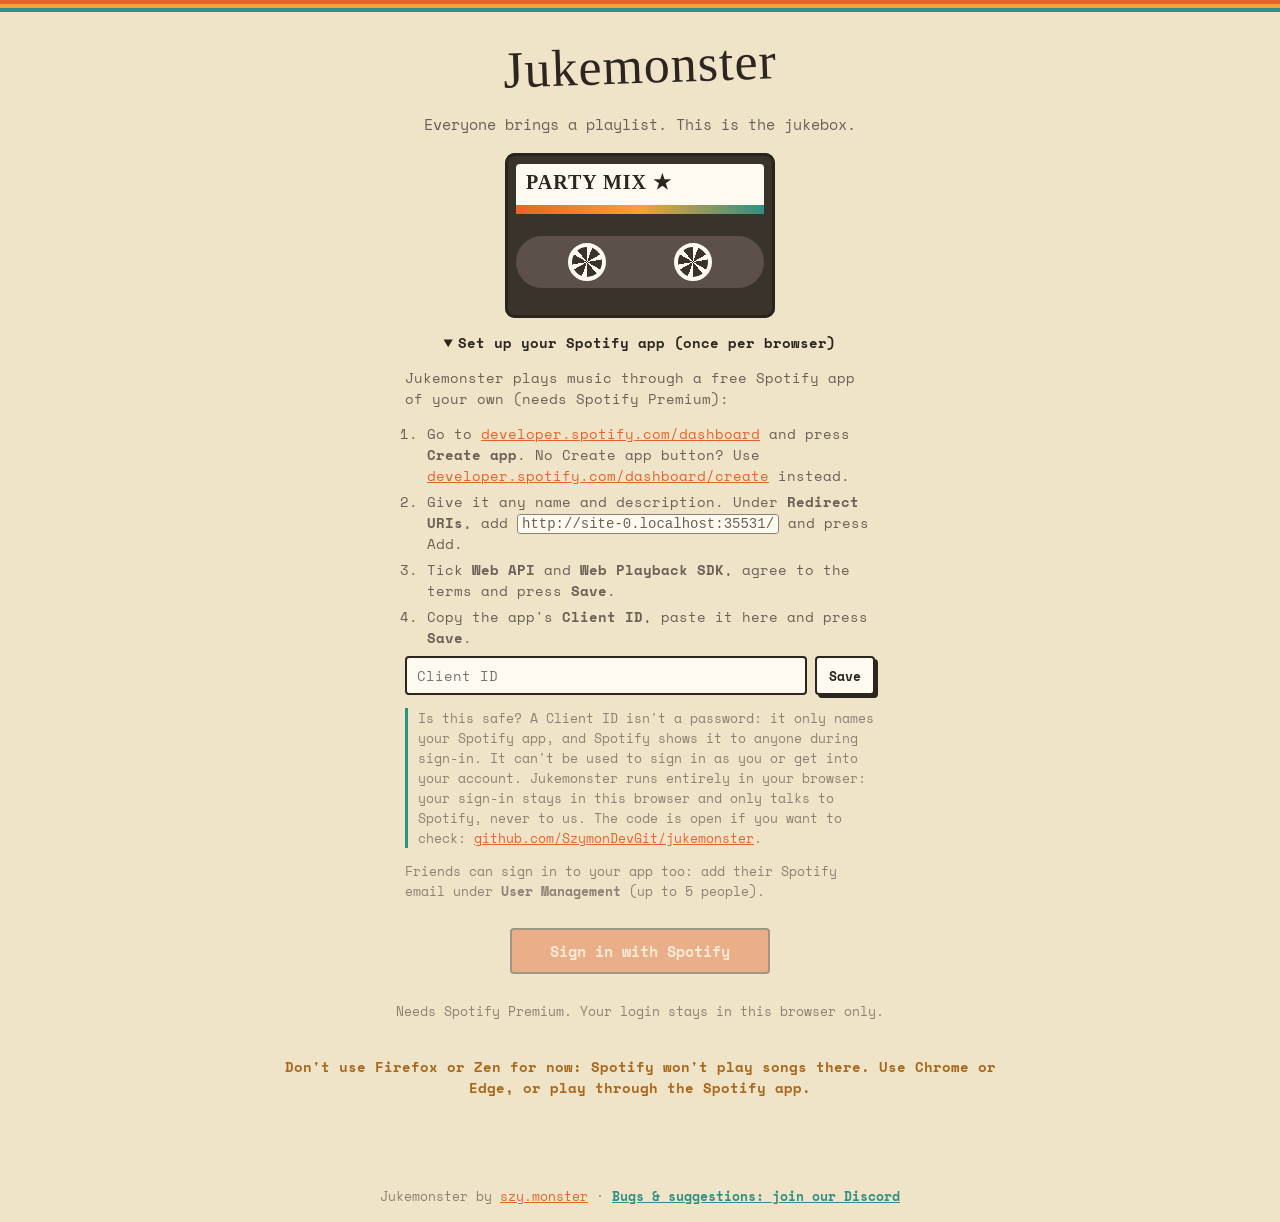
==== index.html @ 9e98bdad "Setup steps: link straight to the Create app page for dashboards without the button Co-Authored-By: " ====
<!doctype html>
<html lang="en">
<head>
  <meta charset="utf-8">
  <meta name="viewport" content="width=device-width, initial-scale=1">
  <title>Jukemonster</title>
  <meta name="description" content="A one-screen music party game. Everyone brings a Spotify playlist; Jukemonster is the jukebox.">
  <link rel="icon" href="data:image/svg+xml,%3Csvg xmlns='http://www.w3.org/2000/svg' viewBox='0 0 64 40'%3E%3Crect width='64' height='40' rx='6' fill='%233a332c'/%3E%3Crect x='6' y='5' width='52' height='12' rx='2' fill='%23fffaf0'/%3E%3Crect x='6' y='14' width='52' height='3' fill='%23e5642b'/%3E%3Ccircle cx='20' cy='27' r='6' fill='%23fffaf0'/%3E%3Ccircle cx='44' cy='27' r='6' fill='%23fffaf0'/%3E%3C/svg%3E">
  <link rel="preconnect" href="https://fonts.googleapis.com">
  <link rel="preconnect" href="https://fonts.gstatic.com" crossorigin>
  <link rel="stylesheet" href="https://fonts.googleapis.com/css2?family=Permanent+Marker&family=Space+Mono:wght@400;700&display=swap">
  <link rel="stylesheet" href="style.css">
</head>
<body>
  <div class="stripes"></div>
  <div id="fade"></div>

  <!-- Login -->
  <section id="screen-login" class="screen hidden">
    <div class="center-col">
      <h1 class="logo">Jukemonster</h1>
      <p class="sub">Everyone brings a playlist. This is the jukebox.</p>
      <div class="cassette big spin-reels"><div class="label">Party mix ★</div><div class="reels"><i></i><i></i></div></div>
      <details id="own-app" class="own-app">
        <summary id="own-summary">Set up your Spotify app (once per browser)</summary>
        <p>Jukemonster plays music through a free Spotify app of your own (needs Spotify Premium):</p>
        <ol>
          <li>Go to <a href="https://developer.spotify.com/dashboard" target="_blank" rel="noopener">developer.spotify.com/dashboard</a> and press <b>Create app</b>. No Create app button? Use <a href="https://developer.spotify.com/dashboard/create" target="_blank" rel="noopener">developer.spotify.com/dashboard/create</a> instead.</li>
          <li>Give it any name and description. Under <b>Redirect URIs</b>, add <code id="own-redirect"></code> and press Add.</li>
          <li>Tick <b>Web API</b> and <b>Web Playback SDK</b>, agree to the terms and press <b>Save</b>.</li>
          <li>Copy the app's <b>Client ID</b>, paste it here and press <b>Save</b>.</li>
        </ol>
        <div class="own-row"><input id="own-id" placeholder="Client ID" autocomplete="off" spellcheck="false" aria-label="Client ID"><button id="own-save" class="btn small-btn">Save</button></div>
        <p id="own-status" class="small muted"></p>
        <p class="small muted safe-note">Is this safe? A Client ID isn't a password: it only names your Spotify app, and Spotify shows it to anyone during sign-in. It can't be used to sign in as you or get into your account. Jukemonster runs entirely in your browser: your sign-in stays in this browser and only talks to Spotify, never to us. The code is open if you want to check: <a href="https://github.com/SzymonDevGit/jukemonster" target="_blank" rel="noopener">github.com/SzymonDevGit/jukemonster</a>.</p>
        <p class="small muted">Friends can sign in to your app too: add their Spotify email under <b>User Management</b> (up to 5 people).</p>
      </details>
      <p id="own-using" class="small muted"></p>
      <button id="login-btn" class="btn primary wide">Sign in with Spotify</button>
      <p class="muted small">Needs Spotify Premium. Your login stays in this browser only.</p>
      <p class="browser-note">Don't use Firefox or Zen for now: Spotify won't play songs there. Use Chrome or Edge, or play through the Spotify app.</p>
      <p id="login-status" class="status"></p>
    </div>
  </section>

  <!-- Setup -->
  <section id="screen-setup" class="screen hidden">
    <header class="setup-head">
      <h1 class="logo">Jukemonster</h1>
      <p class="muted small">Signed in as <span id="user-name">...</span> · <a href="#" id="logout-link">Sign out</a></p>
      <p class="browser-note">Don't use Firefox or Zen for now: Spotify won't play songs there. Use Chrome or Edge, or play through the Spotify app.</p>
    </header>

    <div class="panel">
      <h2 class="step"><span>1</span>Who's playing?</h2>
      <div class="seg big-seg">
        <button id="pick-solo" class="btn">Solo</button>
        <button id="pick-multi" class="btn">Multiplayer</button>
      </div>
    </div>

    <div id="step-mode" class="panel hidden">
      <h2 class="step"><span>2</span>Pick a game</h2>
      <div id="mode-list" class="modes"></div>
    </div>

    <div id="step-players" class="panel hidden">
      <h2 class="step"><span>3</span><span id="players-title">Players and playlists</span></h2>
      <div id="count-row" class="row">
        <span class="label">Players</span>
        <div id="player-count" class="seg"></div>
      </div>
      <div id="player-rows"></div>
      <p class="muted small">Spotify only lets this app use playlists you made or collaborate on. Saved playlists are listed too: pick one to see how to copy it. <a href="#" id="reload-playlists">Refresh list</a></p>
      <div class="row">
        <span class="label">Play on</span>
        <select id="device-select" aria-label="Spotify device"><option value="">Looking for devices...</option></select>
        <button id="refresh-devices" class="btn tiny" title="Look for Spotify devices again" aria-label="Look for Spotify devices again">↻</button>
      </div>
      <div class="row">
        <button id="test-btn" class="btn" disabled>Test Audio</button>
        <button id="heard-btn" class="btn" disabled>Heard it!</button>
      </div>
      <p id="setup-status" class="status"></p>
      <p class="muted small"><a href="#" class="copy-debug">Copy details for troubleshooting</a></p>
    </div>

    <div id="step-options" class="panel hidden">
      <h2 class="step"><span>4</span>Options</h2>
      <div id="length-row" class="row">
        <span id="length-label" class="label">Rounds</span>
        <div id="length-seg" class="seg"></div>
      </div>
      <label class="check" id="mix-row"><input type="checkbox" id="opt-mix"><span></span>Mix all playlists together</label>
      <label class="check"><input type="checkbox" id="opt-months"><span></span>Show months on cards</label>
      <label class="check"><input type="checkbox" id="opt-reduce"><span></span>Max 3 songs per year</label>
      <div class="seg indent">
        <button id="mode-popular" class="btn toggle small-btn" disabled>Most popular</button>
        <button id="mode-recent" class="btn toggle small-btn" disabled>Most recently added</button>
      </div>
    </div>

    <div class="center-col">
      <button id="start-btn" class="btn primary big-btn" disabled>Start Game</button>
      <p id="start-hint" class="muted small"></p>
    </div>
  </section>

  <!-- Play -->
  <section id="screen-play" class="screen wide-screen hidden">
    <header class="topbar">
      <span class="logo small-logo">Jukemonster</span>
      <span id="mode-name" class="mode-name"></span>
      <span id="deck-label" class="deck-label"></span>
      <button id="back-btn" class="btn tiny">Setup</button>
    </header>

    <div id="scoreboard" class="scoreboard"></div>

    <div id="play-grid" class="play-grid">
      <div class="stage">
        <p id="turn-line" class="turn-line"></p>
        <div id="ref-card" class="ref-card hidden">
          <span class="ref-label">Last song</span>
          <b id="ref-date"></b>
          <span id="ref-title"></span>
        </div>
        <div class="card-wrap">
          <div id="card" class="card">
            <div class="face front">
              <div id="card-empty" class="empty-text"></div>
              <div id="card-mystery" class="hidden">
                <div class="cassette spin-reels"><div class="label" id="tape-label">Mystery mix</div><div class="reels"><i></i><i></i></div></div>
                <div class="np">NOW PLAYING</div>
                <div id="card-hint" class="muted small"></div>
              </div>
            </div>
            <div class="face back">
              <div id="card-result" class="result"></div>
              <div id="card-date" class="date"></div>
              <div id="card-title" class="title"></div>
              <div id="card-artist" class="artist"></div>
              <div id="card-extra" class="extra"></div>
            </div>
          </div>
        </div>
        <div class="bar"><div id="bar-fill"></div></div>
        <div id="controls" class="controls"></div>
        <div id="guess-box" class="guess-box hidden">
          <input id="guess-input" placeholder="Type the song name..." autocomplete="off" spellcheck="false" aria-label="Your guess">
          <ul id="guess-list" class="guess-list"></ul>
        </div>
        <p id="play-hint" class="muted small center"></p>
        <p id="play-status" class="status center"></p>
        <p class="muted small center"><a href="#" class="copy-debug">Copy details for troubleshooting</a></p>
      </div>
      <div id="timelines" class="timelines hidden"></div>
    </div>
  </section>

  <!-- Game over -->
  <section id="screen-end" class="screen hidden">
    <div class="center-col">
      <h1 class="logo">Game over!</h1>
      <p id="end-sub" class="sub"></p>
      <ol id="end-list" class="end-list"></ol>
      <div id="share" class="share hidden">
        <pre id="share-text" class="share-text"></pre>
        <div class="row center">
          <button id="copy-btn" class="btn">Copy</button>
          <button id="share-btn" class="btn hidden">Share</button>
        </div>
      </div>
      <div class="row center">
        <button id="again-btn" class="btn primary big-btn">Play again</button>
        <button id="change-btn" class="btn big-btn">Change game</button>
      </div>
    </div>
  </section>

  <footer class="foot muted small">Jukemonster by <a href="https://szy.monster/">szy.monster</a> · <a class="discord-link" href="https://discord.gg/bHxaXgjpfe" target="_blank" rel="noopener">Bugs &amp; suggestions: join our Discord</a></footer>

  <script src="app.js"></script>
  <script src="https://sdk.scdn.co/spotify-player.js" async></script>
</body>
</html>
---- style.css ----
/* Mixtape: 80s cassette look. Cream paper, orange / amber / teal stripes, marker labels. */
:root {
  --paper: #efe3c8;
  --card: #fffaf0;
  --ink: #2d2620;
  --ink-soft: #6b6056;
  --muted: #8d8173;
  --orange: #e5642b;
  --amber: #f2a33a;
  --teal: #2f8f83;
  --tape: #3a332c;
  --tape-soft: #5b5148;
  --danger: #c4372b;
  --ok: #2f8f83;
  --p0: #e5642b;
  --p1: #2f8f83;
  --p2: #f2a33a;
  --p3: #7a5ea8;
  --p4: #c4372b;
  --p5: #4a7fb5;
  --marker: "Permanent Marker", "Comic Sans MS", cursive;
  --mono: "Space Mono", ui-monospace, Menlo, Consolas, monospace;
}

* { box-sizing: border-box; }
html, body { margin: 0; }
body {
  background: var(--paper);
  color: var(--ink);
  font-family: var(--mono);
  font-size: 15px;
  min-height: 100vh;
  display: flex;
  flex-direction: column;
  align-items: center;
}
a { color: var(--orange); }
.hidden { display: none !important; }
.stripes { position: absolute; top: 0; left: 0; right: 0; height: 12px; z-index: 5; background: linear-gradient(var(--orange) 0 33%, var(--amber) 33% 66%, var(--teal) 66%); }

.screen { width: 100%; max-width: 760px; padding: 36px 16px 16px; flex: 1; }
.wide-screen { max-width: 1240px; }
.center-col { display: flex; flex-direction: column; align-items: center; gap: 14px; text-align: center; }
.center { text-align: center; justify-content: center; }

.logo { font-family: var(--marker); font-weight: 400; color: var(--ink); margin: 0; font-size: clamp(36px, 9vw, 52px); transform: rotate(-2deg); letter-spacing: 1px; }
.small-logo { font-size: 26px; }
.sub { color: var(--ink-soft); margin: 4px 0; }
.muted { color: var(--muted); }
.small { font-size: 13px; }
.label { font-weight: 700; font-size: 13px; min-width: 80px; text-transform: uppercase; letter-spacing: 1px; }
.setup-head { text-align: center; margin-bottom: 18px; }

.panel { background: var(--card); border: 2px solid var(--ink); border-radius: 6px; padding: 16px; margin-bottom: 18px; box-shadow: 5px 5px 0 var(--teal); }
.step { font-family: var(--marker); font-weight: 400; font-size: 22px; margin: 0 0 12px; display: flex; align-items: center; gap: 10px; }
.step > span:first-child { display: inline-grid; place-items: center; width: 30px; height: 30px; border-radius: 50%; background: var(--orange); color: var(--card); font-size: 16px; flex: none; }
.row { display: flex; align-items: center; gap: 10px; flex-wrap: wrap; margin: 12px 0; }

.btn {
  font: inherit; font-weight: 700; font-size: 15px; color: var(--ink);
  background: var(--card); border: 2px solid var(--ink); border-radius: 4px;
  padding: 10px 18px; cursor: pointer; transition: transform .1s, box-shadow .1s, background .1s;
  box-shadow: 3px 3px 0 var(--ink);
}
.btn:hover:not(:disabled) { transform: translate(-1px, -1px); box-shadow: 4px 4px 0 var(--ink); }
.btn:active:not(:disabled) { transform: translate(2px, 2px); box-shadow: 1px 1px 0 var(--ink); }
.btn.primary { background: var(--orange); color: var(--card); }
.btn.teal { background: var(--teal); color: var(--card); }
.btn.danger { background: var(--danger); color: var(--card); }
.btn:disabled { opacity: .4; cursor: default; box-shadow: none; }
.btn.wide { min-width: 260px; }
.big-btn { min-width: 180px; padding: 13px 22px; font-size: 17px; }
.small-btn { padding: 7px 12px; font-size: 13px; }
.tiny { padding: 5px 11px; font-size: 13px; box-shadow: 2px 2px 0 var(--ink); }
.btn.selected, .btn.toggle.active { background: var(--amber); }

.seg { display: flex; gap: 10px; flex-wrap: wrap; }
.seg .btn { min-width: 48px; }
.big-seg .btn { flex: 1; min-width: 140px; font-family: var(--marker); font-weight: 400; font-size: 22px; padding: 12px; }
.indent { margin: 4px 0 0 34px; }

.modes { display: grid; grid-template-columns: repeat(auto-fill, minmax(200px, 1fr)); gap: 12px; }
.mode-card { text-align: left; font: inherit; color: var(--ink); background: var(--card); border: 2px solid var(--ink); border-left: 10px solid var(--c, var(--orange)); border-radius: 4px; padding: 12px; cursor: pointer; box-shadow: 3px 3px 0 var(--ink); transition: transform .1s; }
.mode-card:hover { transform: translate(-1px, -1px); }
.mode-card b { display: block; font-family: var(--marker); font-weight: 400; font-size: 20px; margin-bottom: 4px; }
.mode-card span { font-size: 12px; color: var(--ink-soft); }
.mode-card.selected { background: #ffe9c7; box-shadow: 4px 4px 0 var(--orange); }

.player-row { display: flex; gap: 10px; align-items: center; margin: 10px 0; flex-wrap: wrap; }
.player-row .stripe { width: 8px; align-self: stretch; border-radius: 2px; flex: none; }
.player-row input, select {
  font: inherit; font-size: 14px; color: var(--ink); background: var(--card);
  border: 2px solid var(--ink); border-radius: 4px; padding: 9px 10px; min-width: 0;
}
.player-row input:focus, select:focus { outline: 3px solid var(--amber); outline-offset: 1px; }
.player-row .name { flex: 0 0 150px; }
.player-row select { flex: 1 1 220px; }
.player-row .info { flex-basis: 100%; margin-left: 18px; font-size: 12px; color: var(--muted); min-height: 1em; }
.player-row .info.ok { color: var(--ok); }
.player-row .info.err { color: var(--danger); }
select { flex: 1; max-width: 100%; }
@media (max-width: 560px) { .player-row .name { flex: 1 1 calc(100% - 18px); } .player-row select { margin-left: 18px; } }

.check { display: flex; align-items: center; gap: 10px; margin: 12px 0; cursor: pointer; }
.check input { position: absolute; opacity: 0; pointer-events: none; }
.check span { width: 24px; height: 24px; border: 2px solid var(--ink); border-radius: 4px; background: var(--card); position: relative; flex: none; }
.check input:checked + span { background: var(--teal); }
.check input:checked + span::after { content: "✓"; position: absolute; inset: 0; display: grid; place-items: center; color: var(--card); font-weight: 700; }
.check input:focus-visible + span { outline: 3px solid var(--amber); }

.status { min-height: 1.3em; font-size: 14px; color: var(--ink-soft); margin: 8px 0; }
.status.ok { color: var(--ok); }
.status.warn { color: #a9671a; }
.status.err { color: var(--danger); }
.own-app { max-width: 470px; text-align: left; font-size: 14px; color: var(--ink-soft); }
.own-app summary { cursor: pointer; text-align: center; font-weight: 600; color: var(--ink); }
.own-app ol { padding-left: 22px; margin: 8px 0; }
.own-app li { margin: 5px 0; }
.own-app code { background: var(--card); border: 1px solid var(--muted); border-radius: 3px; padding: 1px 4px; word-break: break-all; }
.own-row { display: flex; gap: 8px; }
#own-using:empty { display: none; }
.own-row input { flex: 1; min-width: 0; font: inherit; font-size: 14px; color: var(--ink); background: var(--card); border: 2px solid var(--ink); border-radius: 4px; padding: 7px 10px; }
.own-row input:focus { outline: 3px solid var(--amber); outline-offset: 1px; }
.browser-note { font-size: 14px; font-weight: 600; color: #a9671a; margin: 8px 0; }
.stage .status:empty, .stage p.muted:empty { display: none; }

/* Cassette */
.cassette { width: 230px; height: 140px; background: var(--tape); border-radius: 10px; padding: 11px; margin: 0 auto; box-shadow: inset 0 0 0 3px #2a241f; }
.cassette.big { width: 270px; height: 165px; }
.cassette .label { background: var(--card); border-radius: 4px; height: 42px; font-family: var(--marker); font-size: 17px; padding: 6px 10px; text-align: left; border-bottom: 9px solid; border-image: linear-gradient(90deg, var(--orange), var(--amber), var(--teal)) 1; overflow: hidden; white-space: nowrap; text-overflow: ellipsis; }
.cassette.big .label { height: 50px; font-size: 20px; }
.cassette .reels { display: flex; justify-content: space-around; margin-top: 16px; background: var(--tape-soft); border-radius: 30px; padding: 7px 18px; }
.cassette.big .reels { margin-top: 22px; }
.cassette .reels i { width: 38px; height: 38px; border-radius: 50%; background: repeating-conic-gradient(var(--card) 0 20deg, var(--tape) 20deg 60deg); border: 4px solid var(--card); }
.spin-reels .reels i { animation: spin 2s linear infinite; }
.paused .reels i { animation-play-state: paused; }
@keyframes spin { to { transform: rotate(360deg); } }

/* Play screen */
.topbar { display: flex; align-items: center; gap: 14px; flex-wrap: wrap; margin-bottom: 14px; }
.topbar .small-logo { margin-right: auto; }
.mode-name { font-family: var(--marker); font-size: 20px; color: var(--orange); }
.deck-label { font-size: 13px; }

.scoreboard { display: flex; justify-content: center; gap: 10px; flex-wrap: wrap; margin-bottom: 16px; }
.score { font: inherit; color: var(--ink); background: var(--card); border: 2px solid var(--ink); border-radius: 4px; padding: 6px 14px; min-width: 110px; display: flex; flex-direction: column; align-items: center; border-top: 6px solid var(--c); }
.score b { font-family: var(--marker); font-weight: 400; font-size: 19px; }
.score span { font-size: 13px; }
.score.active { background: var(--amber); box-shadow: 3px 3px 0 var(--ink); }
button.score { cursor: pointer; }
.score.pop { animation: pop .25s ease-out; }
@keyframes pop { from { transform: scale(1.12); } to { transform: scale(1); } }

.play-grid { display: flex; justify-content: center; }
.play-grid.with-timelines { display: grid; grid-template-columns: 400px 1fr; gap: 28px; align-items: start; }
@media (max-width: 900px) {
  .play-grid.with-timelines { grid-template-columns: 1fr; }
  .tl.active { order: -1; } /* your timeline right under the controls on phones */
}
.stage { display: flex; flex-direction: column; align-items: center; gap: 12px; width: 100%; max-width: 420px; margin: 0 auto; }
.turn-line { margin: 0; min-height: 1.4em; text-align: center; }
.turn-line b { font-family: var(--marker); font-weight: 400; font-size: 19px; color: var(--orange); }

.ref-card { display: flex; align-items: baseline; gap: 10px; background: var(--card); border: 2px solid var(--ink); border-left: 8px solid var(--teal); border-radius: 4px; padding: 6px 12px; max-width: 100%; }
.ref-label { font-size: 11px; text-transform: uppercase; letter-spacing: 1px; color: var(--muted); }
.ref-card b { font-family: var(--marker); font-weight: 400; font-size: 20px; }
.ref-card span#ref-title { font-size: 13px; overflow: hidden; text-overflow: ellipsis; white-space: nowrap; }

.card-wrap { perspective: 1000px; display: flex; justify-content: center; width: 100%; }
.card { width: 320px; max-width: 100%; height: 280px; position: relative; transform-style: preserve-3d; transition: transform .45s ease-in-out; }
.card.flipped { transform: rotateY(180deg); }
.face { position: absolute; inset: 0; background: var(--card); border: 2px solid var(--ink); border-radius: 8px; box-shadow: 5px 5px 0 var(--teal); backface-visibility: hidden; display: flex; flex-direction: column; align-items: center; justify-content: center; padding: 16px; text-align: center; }
.back { transform: rotateY(180deg); }
.empty-text { color: var(--muted); max-width: 220px; }
.np { font-weight: 700; letter-spacing: 3px; margin: 14px 0 4px; }
.result { font-family: var(--marker); font-size: 24px; min-height: 0; margin-bottom: 6px; }
.result.ok { color: var(--ok); }
.result.err { color: var(--danger); }
.date { font-family: var(--marker); font-size: 42px; line-height: 1.1; margin-bottom: 14px; }
.title { font-size: 17px; font-weight: 700; margin-bottom: 6px; overflow-wrap: anywhere; }
.artist { font-size: 14px; color: var(--ink-soft); overflow-wrap: anywhere; }
.extra { margin-top: 12px; font-size: 13px; color: var(--ink-soft); }
.extra b { color: var(--ink); }

.bar { width: 300px; max-width: 100%; height: 14px; border: 2px solid var(--ink); background: var(--card); margin: 8px auto; overflow: hidden; }
#bar-fill { height: 100%; width: 0; background: repeating-linear-gradient(90deg, var(--orange) 0 8px, var(--amber) 8px 16px); }

.controls { display: flex; justify-content: center; gap: 12px; flex-wrap: wrap; }
.controls .btn { min-width: 140px; padding: 12px 18px; font-size: 16px; }
.controls .snip { min-width: 0; flex: 1 1 70px; padding: 10px 8px; }
.controls .snip small { display: block; font-size: 11px; font-weight: 400; }
.controls .guess { border-left: 8px solid var(--c); }
.controls .break { flex-basis: 100%; height: 0; }
/* Wider than the stage on big screens, so all 5 covers fit in one row. */
.album-grid { flex-basis: 100%; width: min(700px, calc(100vw - 32px)); display: grid; grid-template-columns: repeat(auto-fit, minmax(100px, 1fr)); gap: 10px; }
.album-choice { display: flex; flex-direction: column; gap: 6px; padding: 6px; font: inherit; font-size: 13px; line-height: 1.25; text-align: left; color: var(--ink); background: var(--card); border: 2px solid var(--ink); border-radius: 6px; box-shadow: 3px 3px 0 var(--ink); cursor: pointer; }
.album-choice:hover:not(:disabled) { transform: translate(-1px, -1px); box-shadow: 4px 4px 0 var(--ink); }
.album-choice:focus-visible { outline: 3px solid var(--amber); outline-offset: 1px; }
.album-choice:disabled { cursor: default; }
.album-choice img { width: 100%; aspect-ratio: 1; object-fit: cover; border-radius: 3px; background: var(--tape-soft); }
.album-choice.right { outline: 4px solid var(--ok); outline-offset: 1px; }
.album-choice.wrong { outline: 4px solid var(--danger); outline-offset: 1px; }
.album-choice:disabled:not(.right):not(.wrong) { opacity: .55; }

/* Timelines */
.timelines { display: flex; flex-direction: column; gap: 14px; min-width: 0; }
.tl { background: var(--card); border: 2px solid var(--ink); border-radius: 6px; padding: 12px 14px; }
.tl.active { box-shadow: 5px 5px 0 var(--orange); }
.tl-head { display: flex; gap: 10px; align-items: baseline; margin-bottom: 8px; flex-wrap: wrap; }
.tl-head b { font-family: var(--marker); font-weight: 400; font-size: 21px; }
.tl-head span { font-size: 13px; }
.tl-cards { display: flex; flex-wrap: wrap; gap: 8px; align-items: stretch; }
.chip { width: 92px; min-height: 86px; padding: 6px 6px 6px 8px; background: var(--card); border: 2px solid var(--ink); border-left: 7px solid var(--c); border-radius: 4px; display: flex; flex-direction: column; gap: 2px; text-align: left; }
.chip b { font-family: var(--marker); font-weight: 400; font-size: 19px; }
.chip .t { font-size: 11px; line-height: 1.25; overflow-wrap: anywhere; }
.chip .a { font-size: 10px; color: var(--muted); overflow-wrap: anywhere; }
.chip.new { background: #ffe9c7; animation: pop .3s ease-out; }
.slot { width: 34px; min-height: 86px; font: inherit; font-weight: 700; font-size: 18px; color: var(--ink); background: transparent; border: 2px dashed var(--ink); border-radius: 4px; cursor: pointer; padding: 0; }
.slot:hover { background: #ffe9c7; }
.slot.sel { background: var(--teal); color: var(--card); border-style: solid; }

/* Game over */
.end-list { list-style: none; padding: 0; margin: 10px 0 18px; width: 100%; max-width: 420px; display: flex; flex-direction: column; gap: 10px; }
.end-list li { display: flex; align-items: center; gap: 12px; background: var(--card); border: 2px solid var(--ink); border-left: 10px solid var(--c); border-radius: 4px; padding: 10px 14px; text-align: left; }
.end-list li:first-child { background: #ffe9c7; box-shadow: 4px 4px 0 var(--orange); }
.end-list .pos { font-family: var(--marker); font-size: 24px; width: 30px; }
.end-list .who { font-family: var(--marker); font-size: 20px; flex: 1; }

#fade { position: fixed; inset: 0; background: var(--paper); opacity: 0; pointer-events: none; transition: opacity .3s; z-index: 10; }
#fade.on { opacity: 1; }
.foot { padding: 16px; }
.foot .discord-link { color: var(--teal); font-weight: 700; }

/* Guess the Song: type a guess, pick from the matches */
.guess-box { max-width: 460px; margin: 14px auto 0; }
.guess-box input { width: 100%; font: inherit; font-size: 16px; color: var(--ink); background: var(--card); border: 2px solid var(--ink); border-radius: 4px; padding: 10px 12px; box-sizing: border-box; }
.guess-box input:focus { outline: 3px solid var(--amber); outline-offset: 1px; }
.guess-box input:disabled { opacity: .55; }
.guess-list { list-style: none; margin: 6px 0 0; padding: 0; }
.guess-list:empty { display: none; }
.guess-list button { display: block; width: 100%; text-align: left; font: inherit; font-size: 14px; color: var(--ink); background: var(--card); border: 2px solid var(--ink); border-top-width: 0; padding: 8px 12px; cursor: pointer; }
.guess-list li:first-child button { border-top-width: 2px; }
.guess-list button:hover, .guess-list button:focus-visible { background: var(--amber); outline: none; }
.guess-list .a { color: var(--muted); }
.safe-note { border-left: 3px solid var(--teal); padding-left: 10px; overflow-wrap: anywhere; }

/* King of the Hill */
.koth-side { flex: 1 1 200px; display: flex; flex-direction: column; gap: 6px; align-items: stretch; max-width: 280px; }
.controls .koth-pick { border-left: 8px solid var(--c); min-height: 110px; display: flex; flex-direction: column; justify-content: center; gap: 4px; }
.koth-pick b { font-family: var(--marker); font-weight: 400; font-size: 22px; line-height: 1.15; overflow-wrap: anywhere; }
.koth-pick small { font-size: 12px; font-weight: 400; color: var(--muted); }
.koth-vs { align-self: center; font-family: var(--marker); font-size: 22px; }
.bracket { margin: 0; padding-left: 22px; display: flex; flex-direction: column; gap: 4px; font-size: 13px; }
.bracket li.now { font-weight: 700; background: #ffe9c7; border-radius: 3px; }
.bracket i { color: var(--muted); font-style: normal; }
.bracket .won { color: var(--ok); font-weight: 700; }
.bracket .lost { color: var(--muted); text-decoration: line-through; }
@media (max-width: 560px) { .koth-vs { flex-basis: 100%; text-align: center; } .koth-side { max-width: none; } }

/* Share card on the results screen */
.share { width: 100%; max-width: 420px; margin: 0 0 18px; }
.share-text { font-family: var(--mono); font-size: 12px; line-height: 1.35; text-align: left; background: var(--card); border: 2px dashed var(--ink); border-radius: 4px; padding: 12px; margin: 0 0 10px; overflow-x: auto; white-space: pre; }
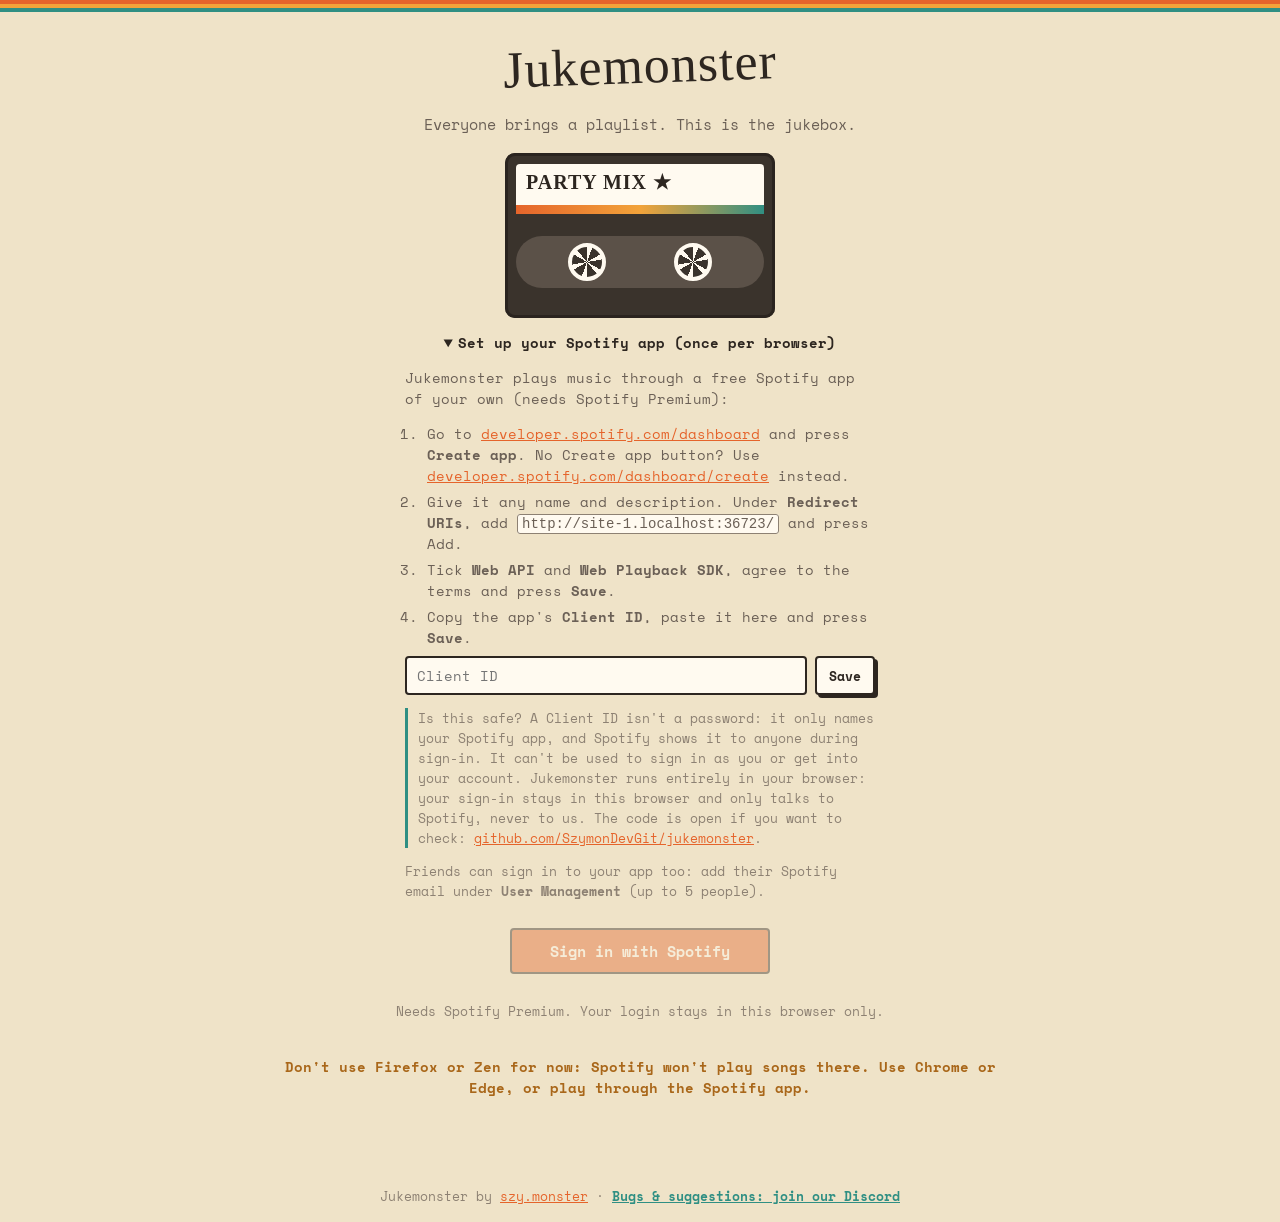
==== commit bb20cf85: "Phones: warn that Spotify's notification shows the song name Co-Authored-By: Claude Opus 5.5 (1M con" ====
--- a/index.html
+++ b/index.html
@@ -77,6 +77,7 @@
         <select id="device-select" aria-label="Spotify device"><option value="">Looking for devices...</option></select>
         <button id="refresh-devices" class="btn tiny" title="Look for Spotify devices again" aria-label="Look for Spotify devices again">↻</button>
       </div>
+      <p class="browser-note phone-note hidden">Playing on a phone? The Spotify app's notification and lock screen show the song's name. Turn off Spotify's notifications before you start, or play on a computer and pick &quot;This browser&quot; under Play on.</p>
       <div class="row">
         <button id="test-btn" class="btn" disabled>Test Audio</button>
         <button id="heard-btn" class="btn" disabled>Heard it!</button>
@@ -152,6 +153,7 @@
         </div>
         <p id="play-hint" class="muted small center"></p>
         <p id="play-status" class="status center"></p>
+        <p class="browser-note phone-note center hidden">Playing on a phone? The Spotify app's notification and lock screen show the song's name. Turn off Spotify's notifications before you start, or play on a computer and pick &quot;This browser&quot; under Play on.</p>
         <p class="muted small center"><a href="#" class="copy-debug">Copy details for troubleshooting</a></p>
       </div>
       <div id="timelines" class="timelines hidden"></div>
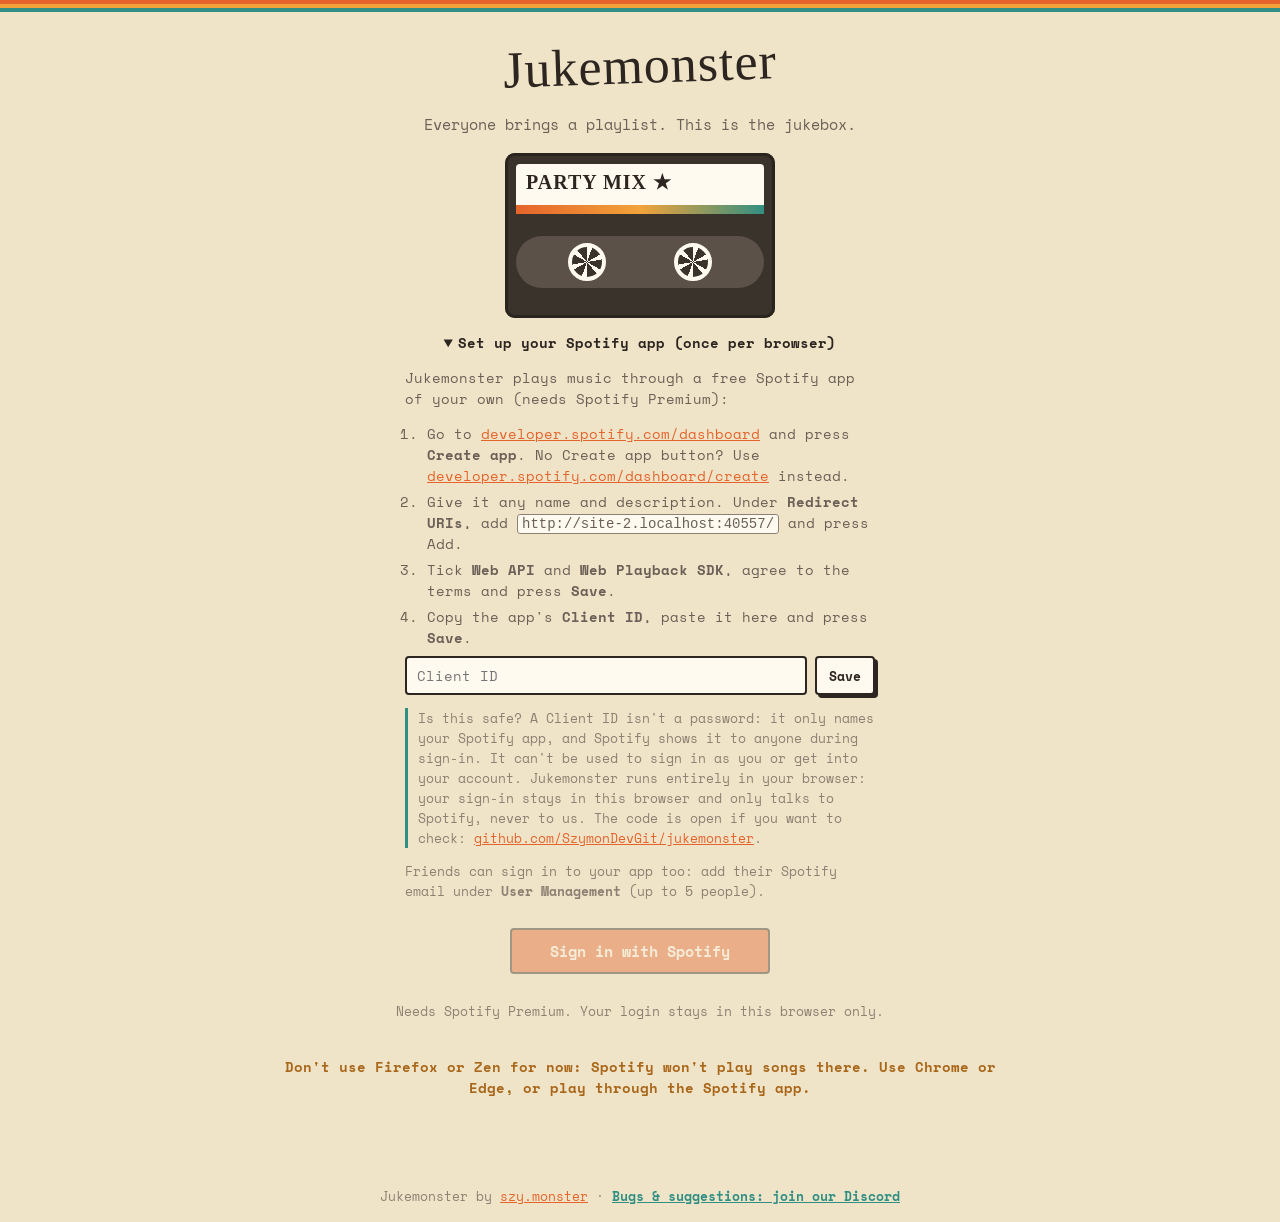
==== commit d7213ac3: "Tip to open the Spotify app when this browser is the only device Co-Authored-By: Claude Opus 5.5 (1M" ====
--- a/index.html
+++ b/index.html
@@ -77,6 +77,7 @@
         <select id="device-select" aria-label="Spotify device"><option value="">Looking for devices...</option></select>
         <button id="refresh-devices" class="btn tiny" title="Look for Spotify devices again" aria-label="Look for Spotify devices again">↻</button>
       </div>
+      <p id="device-hint" class="browser-note hidden">Only this browser is listed. Some browsers can't play Spotify, so open the Spotify app on your phone (or computer), play any song for a second, then press ↻ and pick it under Play on.</p>
       <p class="browser-note phone-note hidden">Playing on a phone? The Spotify app's notification and lock screen show the song's name. Turn off Spotify's notifications before you start, or play on a computer and pick &quot;This browser&quot; under Play on.</p>
       <div class="row">
         <button id="test-btn" class="btn" disabled>Test Audio</button>
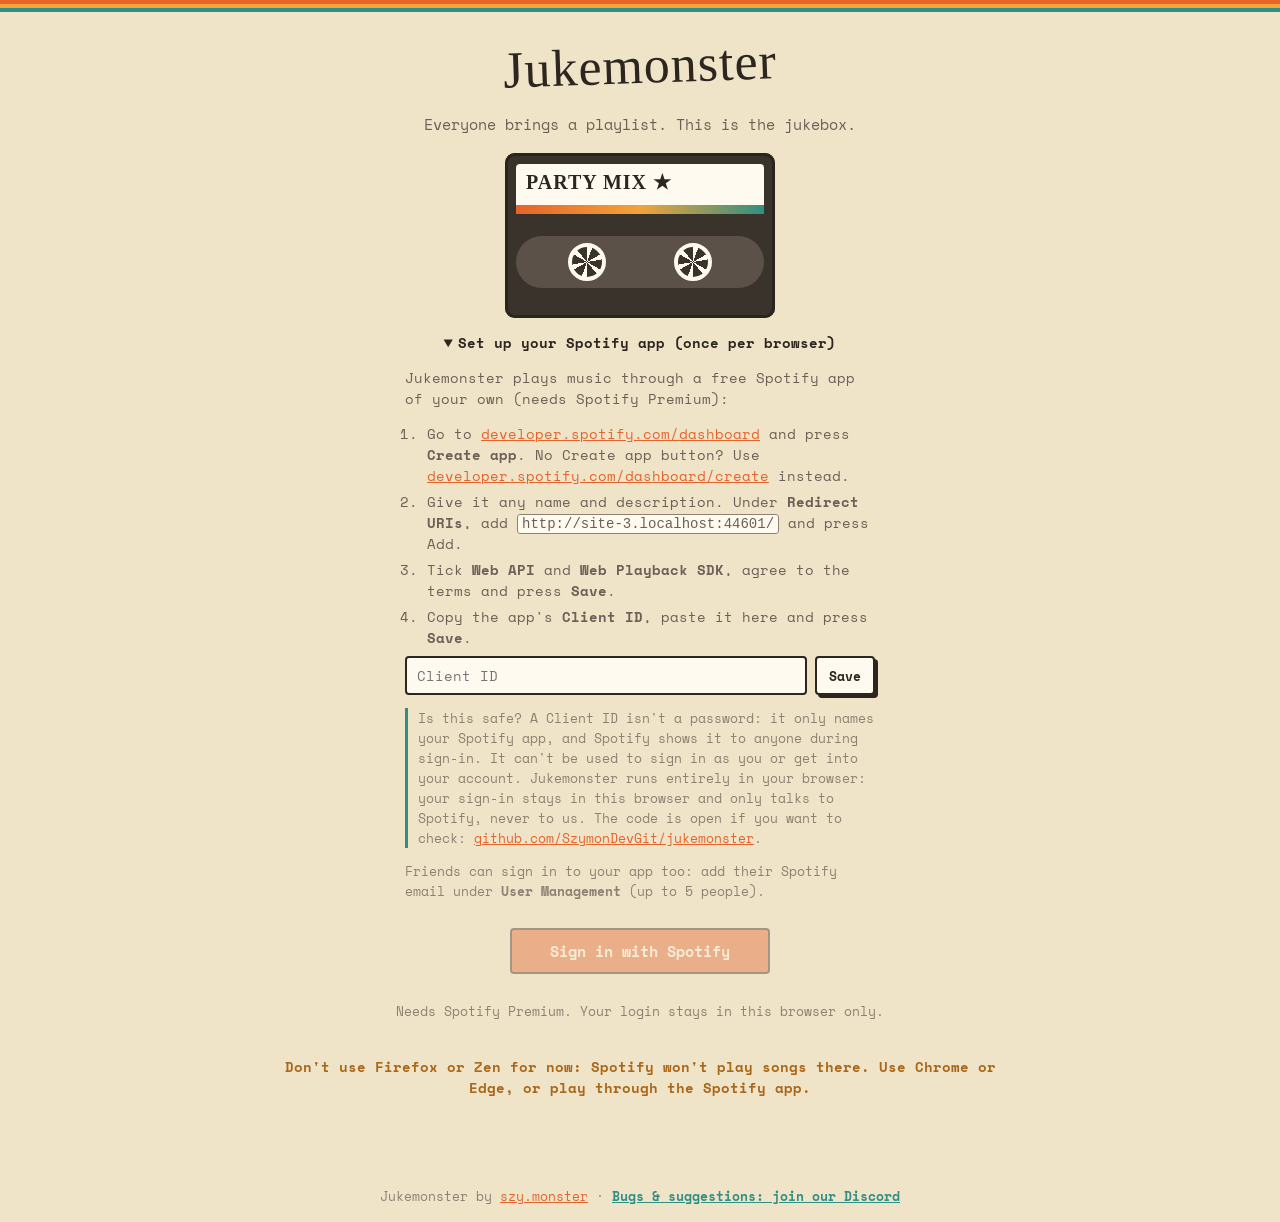
==== commit a38bd880: "Phones: play in the tab first with a 'Your guess here' lock screen, then other browsers, then a Spot" ====
--- a/index.html
+++ b/index.html
@@ -78,7 +78,15 @@
         <button id="refresh-devices" class="btn tiny" title="Look for Spotify devices again" aria-label="Look for Spotify devices again">↻</button>
       </div>
       <p id="device-hint" class="browser-note hidden">Only this browser is listed. Some browsers can't play Spotify, so open the Spotify app on your phone (or computer), play any song for a second, then press ↻ and pick it under Play on.</p>
-      <p class="browser-note phone-note hidden">Playing on a phone? The Spotify app's notification and lock screen show the song's name. Turn off Spotify's notifications before you start, or play on a computer and pick &quot;This browser&quot; under Play on.</p>
+      <p class="browser-note phone-note hidden">Playing through the Spotify app? Its notification and lock screen show the song's name, so turn off Spotify's notifications or keep the phone face down. Playing in this tab (&quot;This browser&quot; under Play on) hides it.</p>
+      <details id="play-help" class="own-app play-help">
+        <summary>Music not playing? Try these in order</summary>
+        <ol>
+          <li><b>Play in this tab (best).</b> Pick <b>This browser</b> under Play on and press Test Audio. Nothing to install, and on phones your lock screen says &quot;Your guess here&quot; instead of the song.</li>
+          <li><b>Try another browser.</b> Open <span class="game-link"></span> in <b>Chrome</b> or <b>Edge</b> (Android, Windows, Mac) or <b>Safari</b> (iPhone, iPad, Mac): those are the browsers Spotify's player supports. Firefox, Zen and DuckDuckGo usually won't play.</li>
+          <li><b>Use the Spotify app.</b> Open the Spotify app on your phone or computer, play any song for a second, come back here, press ↻ and pick it under Play on. Its notification shows the song's name, so turn off Spotify's notifications or keep the phone face down. On iPhone, Spotify falls asleep between songs: if one won't start, open Spotify and come back here, and the song starts by itself.</li>
+        </ol>
+      </details>
       <div class="row">
         <button id="test-btn" class="btn" disabled>Test Audio</button>
         <button id="heard-btn" class="btn" disabled>Heard it!</button>
@@ -154,7 +162,7 @@
         </div>
         <p id="play-hint" class="muted small center"></p>
         <p id="play-status" class="status center"></p>
-        <p class="browser-note phone-note center hidden">Playing on a phone? The Spotify app's notification and lock screen show the song's name. Turn off Spotify's notifications before you start, or play on a computer and pick &quot;This browser&quot; under Play on.</p>
+        <p class="browser-note phone-note center hidden">Playing through the Spotify app? Its notification and lock screen show the song's name, so turn off Spotify's notifications or keep the phone face down.</p>
         <p class="muted small center"><a href="#" class="copy-debug">Copy details for troubleshooting</a></p>
       </div>
       <div id="timelines" class="timelines hidden"></div>
--- a/style.css
+++ b/style.css
@@ -260,3 +260,4 @@
 /* Share card on the results screen */
 .share { width: 100%; max-width: 420px; margin: 0 0 18px; }
 .share-text { font-family: var(--mono); font-size: 12px; line-height: 1.35; text-align: left; background: var(--card); border: 2px dashed var(--ink); border-radius: 4px; padding: 12px; margin: 0 0 10px; overflow-x: auto; white-space: pre; }
+.play-help { margin: 10px 0; }
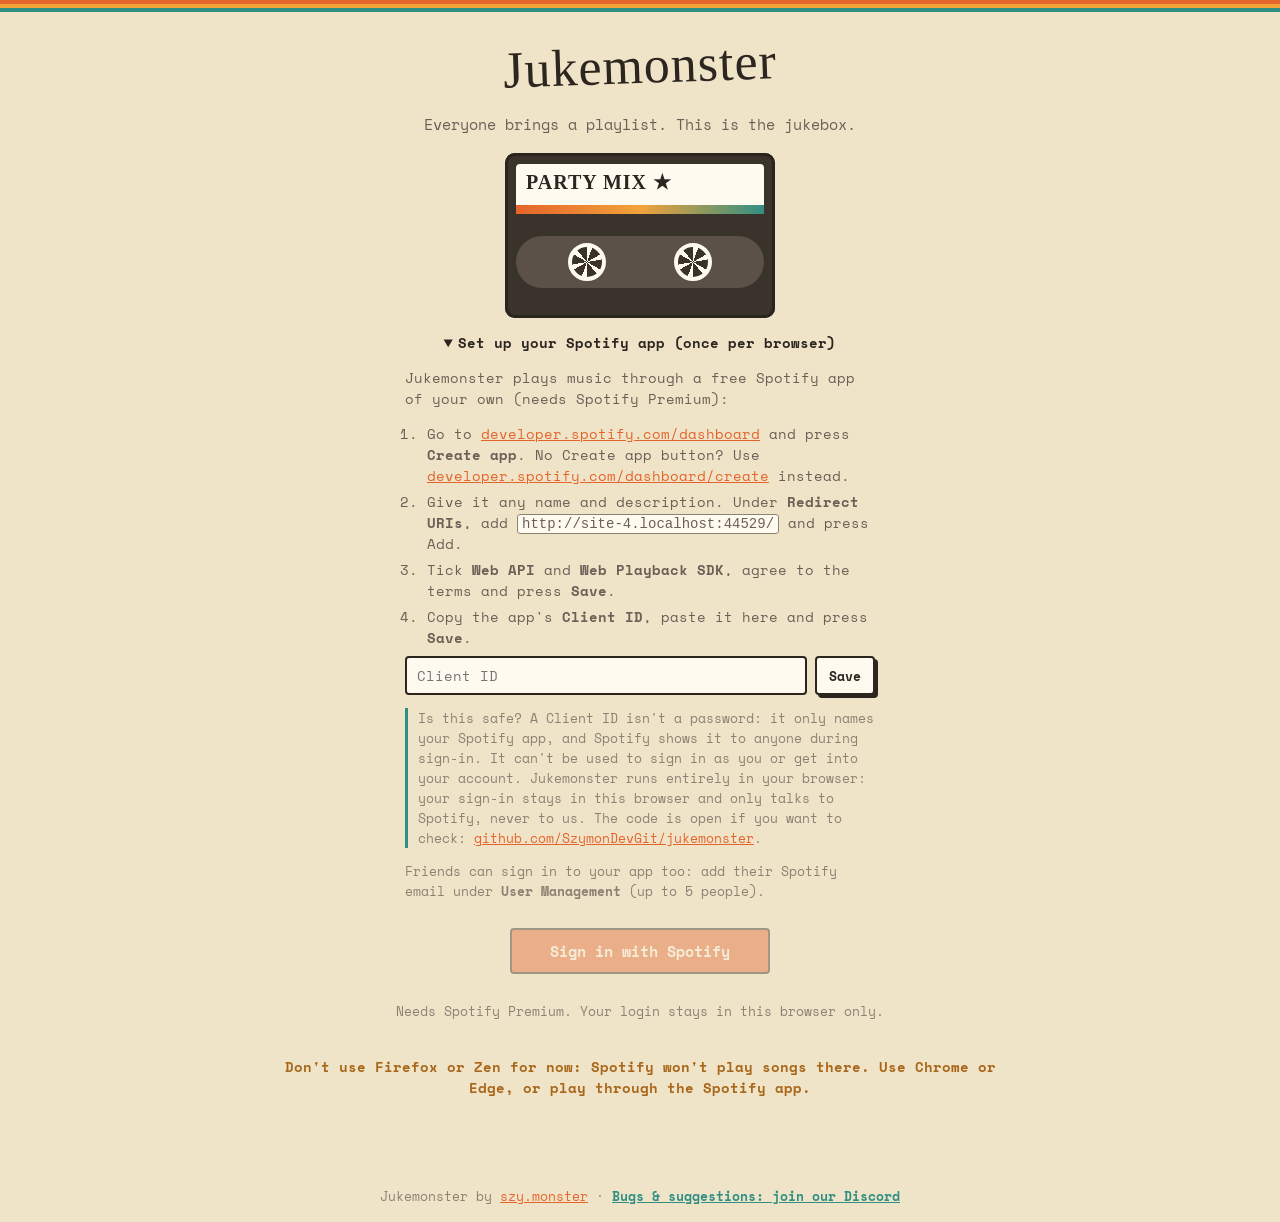
==== commit 56bf6e29: "King of the Hill: choose artists or songs, Top 32 or Random 32 Top 32 ranks by how many players' pla" ====
--- a/index.html
+++ b/index.html
@@ -101,6 +101,11 @@
         <span id="length-label" class="label">Rounds</span>
         <div id="length-seg" class="seg"></div>
       </div>
+      <div id="koth-rows" class="hidden">
+        <div class="row"><span class="label">Bracket of</span><div class="seg"><button id="koth-artists" class="btn toggle small-btn">Artists</button><button id="koth-songs" class="btn toggle small-btn">Songs</button></div></div>
+        <div class="row"><span class="label">Which 32</span><div class="seg"><button id="koth-top" class="btn toggle small-btn">Top 32</button><button id="koth-random" class="btn toggle small-btn">Random 32</button></div></div>
+        <p class="muted small">Top 32 puts what most of you have in your playlists first: things on everyone's playlists, then fewer.</p>
+      </div>
       <label class="check" id="mix-row"><input type="checkbox" id="opt-mix"><span></span>Mix all playlists together</label>
       <label class="check"><input type="checkbox" id="opt-months"><span></span>Show months on cards</label>
       <label class="check"><input type="checkbox" id="opt-reduce"><span></span>Max 3 songs per year</label>
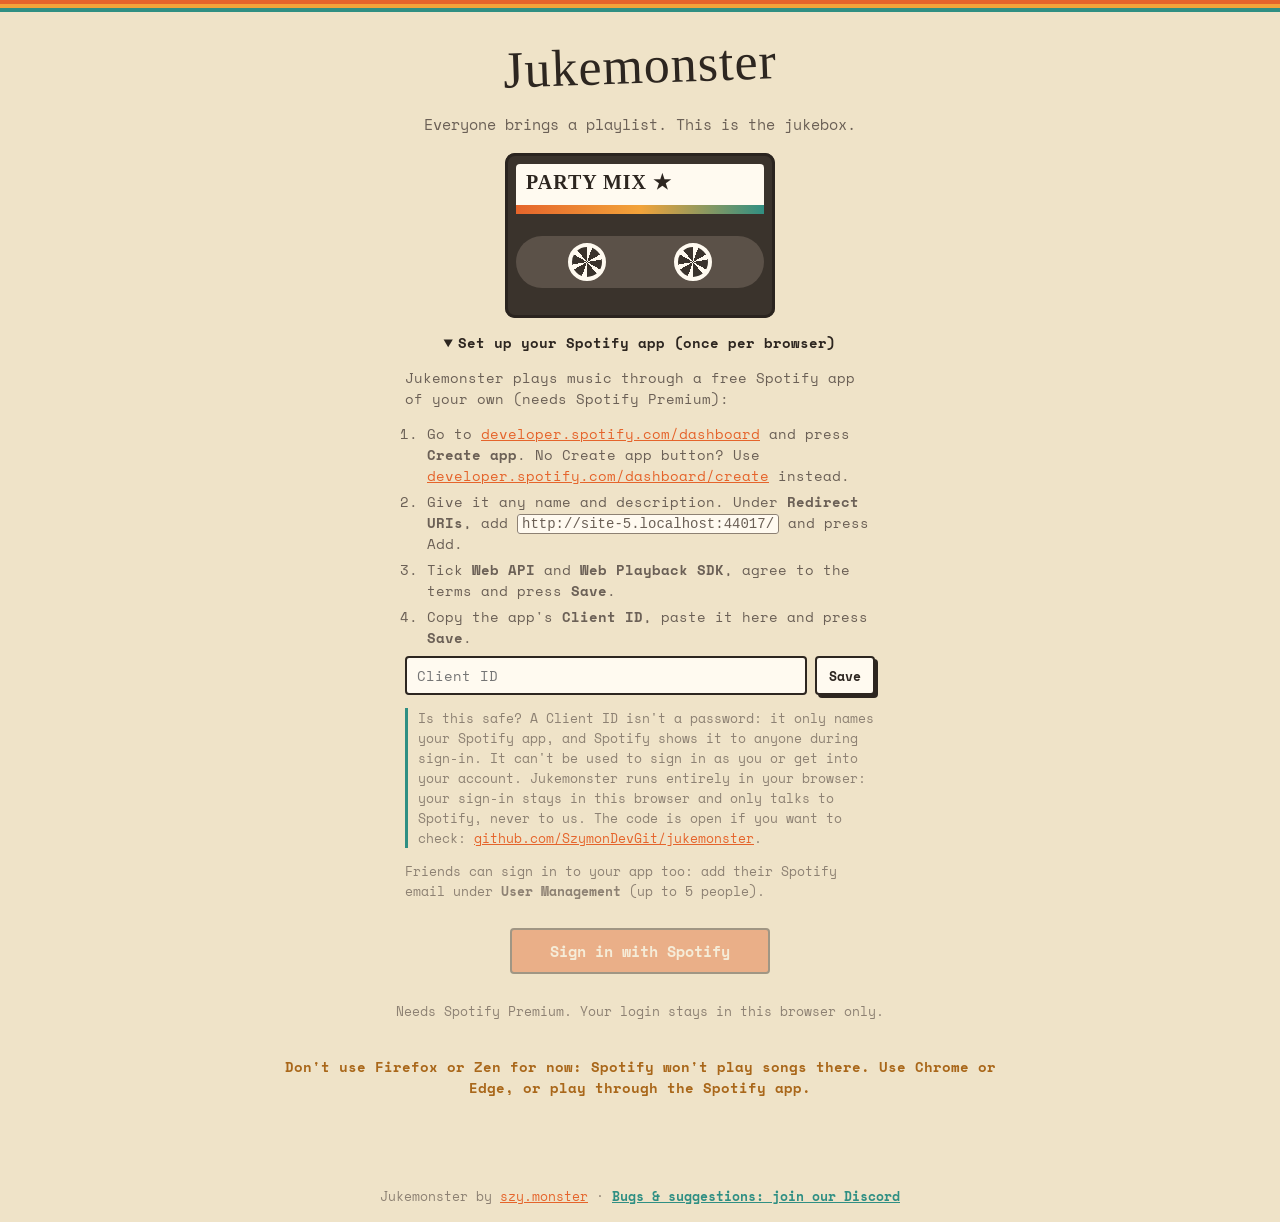
==== commit 5bd9251d: "Add Discovery mode: take turns sharing 1 of 5 songs, approve the ones you like, save them as a playl" ====
--- a/index.html
+++ b/index.html
@@ -180,6 +180,10 @@
       <h1 class="logo">Game over!</h1>
       <p id="end-sub" class="sub"></p>
       <ol id="end-list" class="end-list"></ol>
+      <div id="save-row" class="hidden">
+        <button id="save-btn" class="btn teal">Save approved songs as a playlist</button>
+        <p id="save-status" class="status small"></p>
+      </div>
       <div id="share" class="share hidden">
         <pre id="share-text" class="share-text"></pre>
         <div class="row center">
--- a/style.css
+++ b/style.css
@@ -261,3 +261,10 @@
 .share { width: 100%; max-width: 420px; margin: 0 0 18px; }
 .share-text { font-family: var(--mono); font-size: 12px; line-height: 1.35; text-align: left; background: var(--card); border: 2px dashed var(--ink); border-radius: 4px; padding: 12px; margin: 0 0 10px; overflow-x: auto; white-space: pre; }
 .play-help { margin: 10px 0; }
+.koth-undo { flex-basis: 100%; display: flex; justify-content: flex-end; margin-bottom: -6px; }
+.controls .koth-undo .link-btn { min-width: 0; background: none; border: 0; box-shadow: none; padding: 2px 4px; font-size: 13px; color: var(--muted); text-decoration: underline; cursor: pointer; }
+.controls .disc-pick { flex: 1 1 100%; max-width: 560px; min-width: 0; border-left: 8px solid var(--c); display: flex; flex-direction: column; align-items: flex-start; gap: 2px; text-align: left; }
+.disc-pick b { font-family: var(--marker); font-weight: 400; font-size: 19px; line-height: 1.15; overflow-wrap: anywhere; }
+.disc-pick small { font-size: 12px; font-weight: 400; color: var(--muted); }
+.disc-more { flex-basis: 100%; display: flex; justify-content: center; gap: 10px; }
+#save-row { text-align: center; margin: 10px 0; }
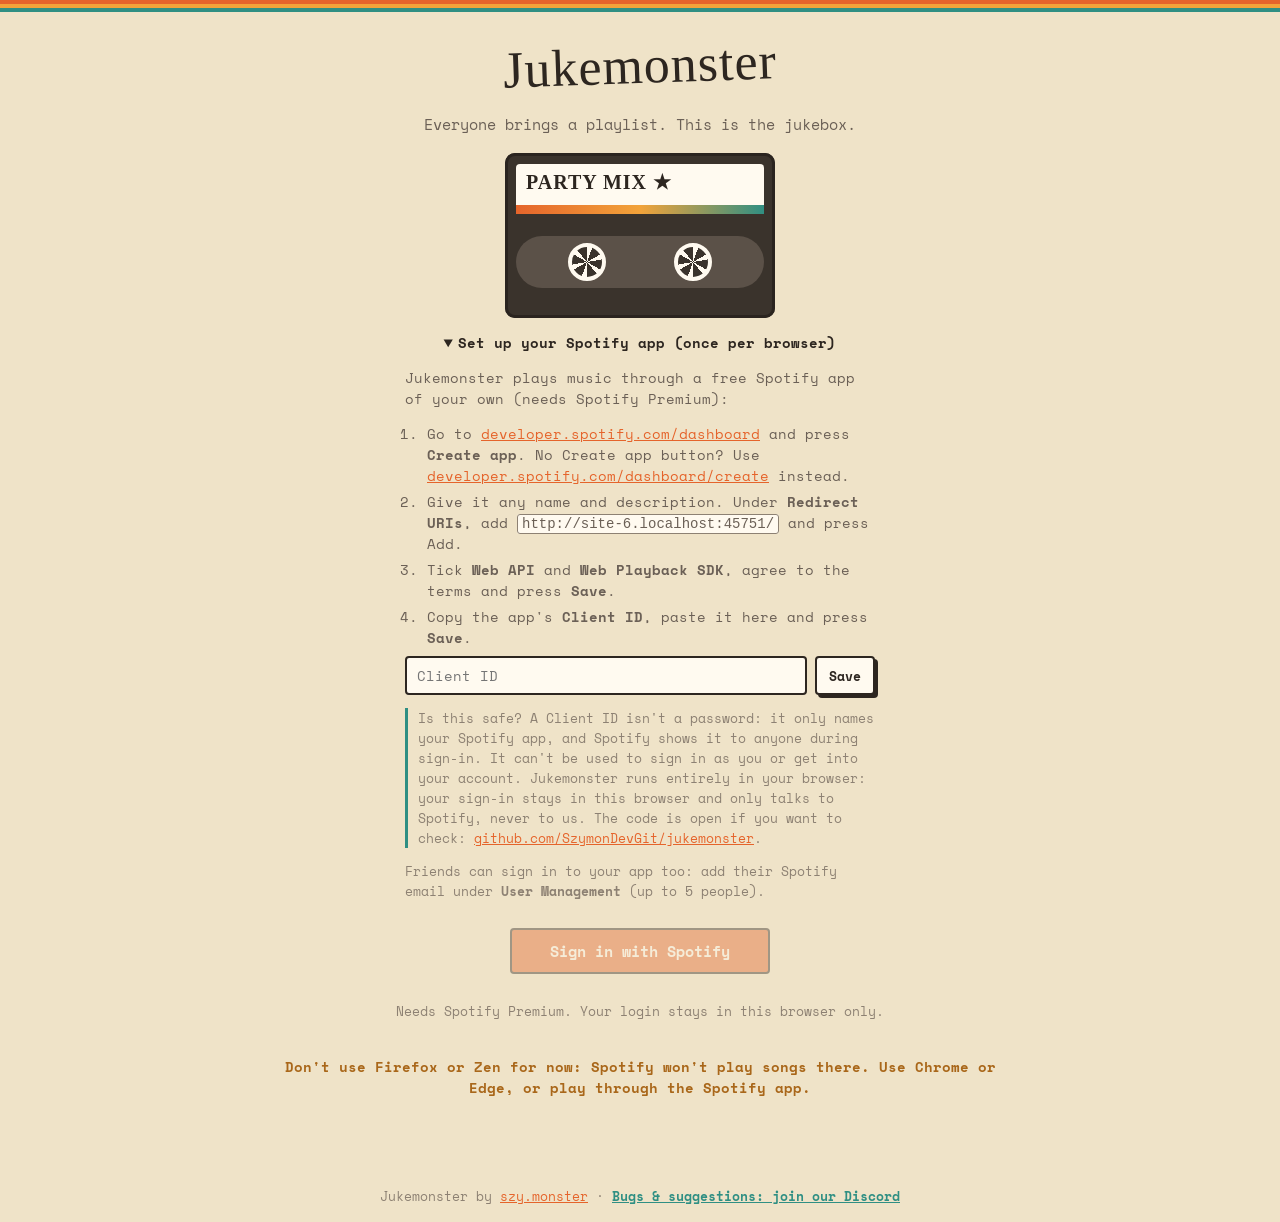
==== commit 6785e9f1: "Discovery: choose which playlist approved songs are saved to Co-Authored-By: Claude Opus 5.5 <norepl" ====
--- a/index.html
+++ b/index.html
@@ -181,6 +181,7 @@
       <p id="end-sub" class="sub"></p>
       <ol id="end-list" class="end-list"></ol>
       <div id="save-row" class="hidden">
+        <div class="row center"><label class="small" for="save-to">Save to</label> <select id="save-to"></select></div>
         <button id="save-btn" class="btn teal">Save approved songs as a playlist</button>
         <p id="save-status" class="status small"></p>
       </div>
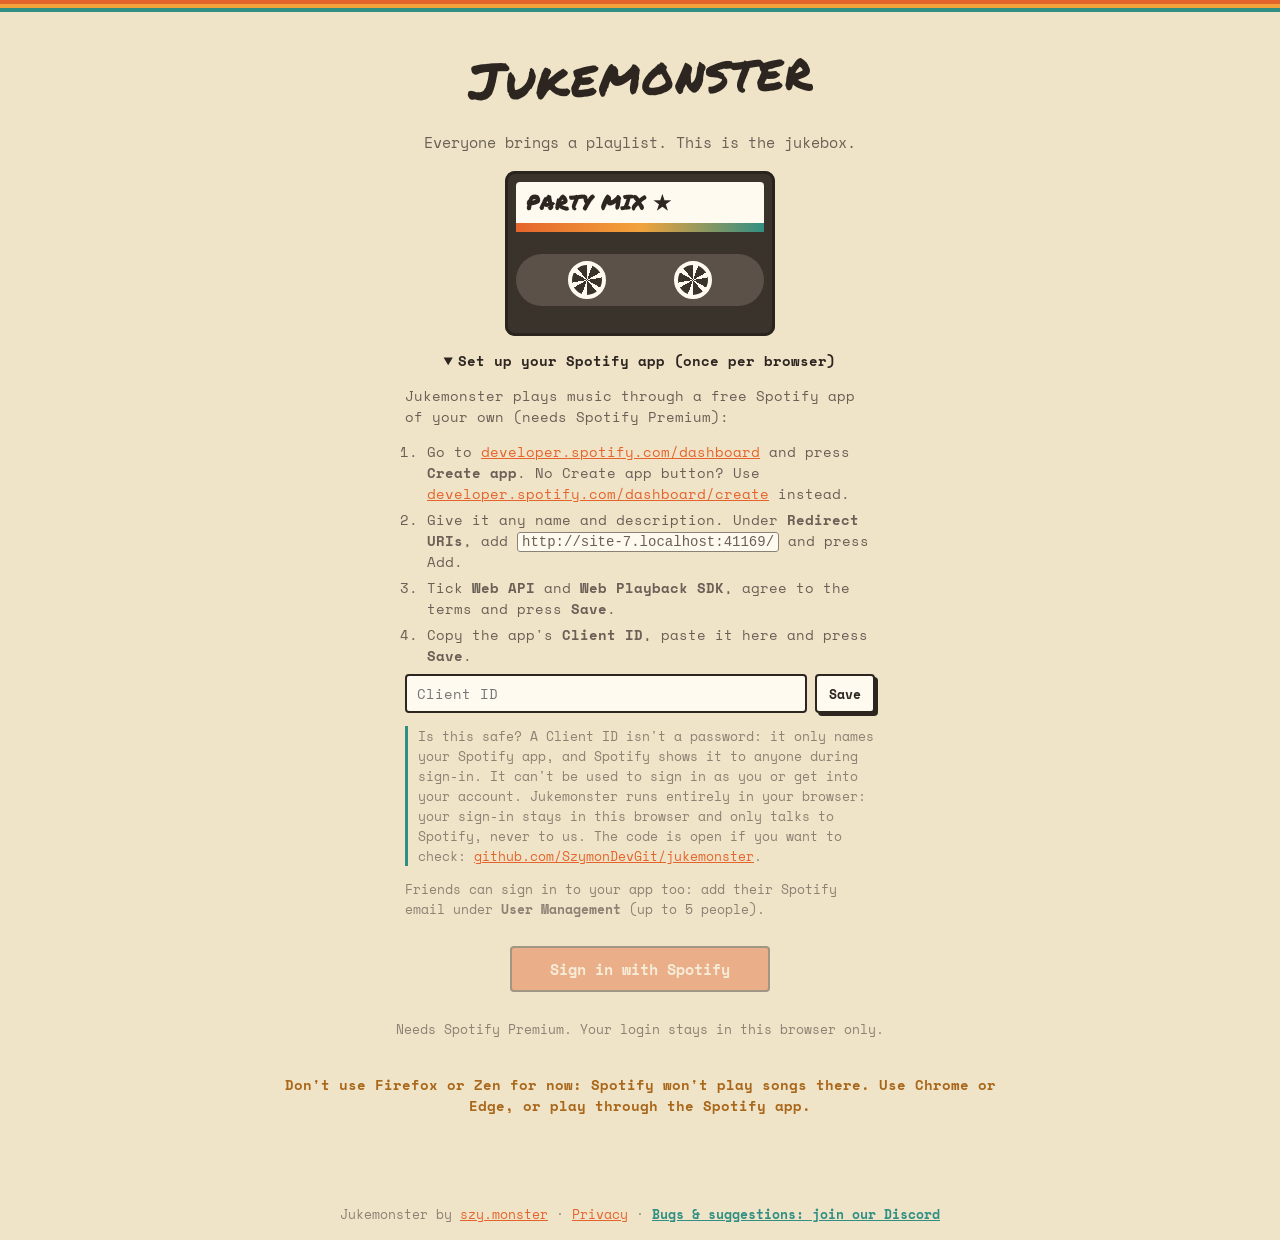
==== commit 7ba722d0: "Meet UK privacy and Spotify developer rules: privacy page, Forget me, no Google Fonts - Add privacy." ====
--- a/index.html
+++ b/index.html
@@ -6,9 +6,7 @@
   <title>Jukemonster</title>
   <meta name="description" content="A one-screen music party game. Everyone brings a Spotify playlist; Jukemonster is the jukebox.">
   <link rel="icon" href="data:image/svg+xml,%3Csvg xmlns='http://www.w3.org/2000/svg' viewBox='0 0 64 40'%3E%3Crect width='64' height='40' rx='6' fill='%233a332c'/%3E%3Crect x='6' y='5' width='52' height='12' rx='2' fill='%23fffaf0'/%3E%3Crect x='6' y='14' width='52' height='3' fill='%23e5642b'/%3E%3Ccircle cx='20' cy='27' r='6' fill='%23fffaf0'/%3E%3Ccircle cx='44' cy='27' r='6' fill='%23fffaf0'/%3E%3C/svg%3E">
-  <link rel="preconnect" href="https://fonts.googleapis.com">
-  <link rel="preconnect" href="https://fonts.gstatic.com" crossorigin>
-  <link rel="stylesheet" href="https://fonts.googleapis.com/css2?family=Permanent+Marker&family=Space+Mono:wght@400;700&display=swap">
+  <link rel="stylesheet" href="fonts/fonts.css">
   <link rel="stylesheet" href="style.css">
 </head>
 <body>
@@ -47,7 +45,7 @@
   <section id="screen-setup" class="screen hidden">
     <header class="setup-head">
       <h1 class="logo">Jukemonster</h1>
-      <p class="muted small">Signed in as <span id="user-name">...</span> · <a href="#" id="logout-link">Sign out</a></p>
+      <p class="muted small">Signed in as <span id="user-name">...</span> · <a href="#" id="logout-link">Sign out</a> · <a href="#" id="forget-link">Forget me</a></p>
       <p class="browser-note">Don't use Firefox or Zen for now: Spotify won't play songs there. Use Chrome or Edge, or play through the Spotify app.</p>
     </header>
 
@@ -199,9 +197,8 @@
     </div>
   </section>
 
-  <footer class="foot muted small">Jukemonster by <a href="https://szy.monster/">szy.monster</a> · <a class="discord-link" href="https://discord.gg/bHxaXgjpfe" target="_blank" rel="noopener">Bugs &amp; suggestions: join our Discord</a></footer>
+  <footer class="foot muted small">Jukemonster by <a href="https://szy.monster/">szy.monster</a> · <a href="privacy.html">Privacy</a> · <a class="discord-link" href="https://discord.gg/bHxaXgjpfe" target="_blank" rel="noopener">Bugs &amp; suggestions: join our Discord</a></footer>
 
   <script src="app.js"></script>
-  <script src="https://sdk.scdn.co/spotify-player.js" async></script>
 </body>
 </html>
--- a/fonts/fonts.css
+++ b/fonts/fonts.css
@@ -0,0 +1,46 @@
+/* Self-hosted copies of Google Fonts (SIL Open Font License), so no visitor data goes to Google. */
+/* latin */
+@font-face {
+  font-family: 'Permanent Marker';
+  font-style: normal;
+  font-weight: 400;
+  font-display: swap;
+  src: url(PermanentMarker-400-latin.woff2) format('woff2');
+  unicode-range: U+0000-00FF, U+0131, U+0152-0153, U+02BB-02BC, U+02C6, U+02DA, U+02DC, U+0304, U+0308, U+0329, U+2000-206F, U+20AC, U+2122, U+2191, U+2193, U+2212, U+2215, U+FEFF, U+FFFD;
+}
+/* latin-ext */
+@font-face {
+  font-family: 'Space Mono';
+  font-style: normal;
+  font-weight: 400;
+  font-display: swap;
+  src: url(SpaceMono-400-latin-ext.woff2) format('woff2');
+  unicode-range: U+0100-02BA, U+02BD-02C5, U+02C7-02CC, U+02CE-02D7, U+02DD-02FF, U+0304, U+0308, U+0329, U+1D00-1DBF, U+1E00-1E9F, U+1EF2-1EFF, U+2020, U+20A0-20AB, U+20AD-20C4, U+2113, U+2C60-2C7F, U+A720-A7FF;
+}
+/* latin */
+@font-face {
+  font-family: 'Space Mono';
+  font-style: normal;
+  font-weight: 400;
+  font-display: swap;
+  src: url(SpaceMono-400-latin.woff2) format('woff2');
+  unicode-range: U+0000-00FF, U+0131, U+0152-0153, U+02BB-02BC, U+02C6, U+02DA, U+02DC, U+0304, U+0308, U+0329, U+2000-206F, U+20AC, U+2122, U+2191, U+2193, U+2212, U+2215, U+FEFF, U+FFFD;
+}
+/* latin-ext */
+@font-face {
+  font-family: 'Space Mono';
+  font-style: normal;
+  font-weight: 700;
+  font-display: swap;
+  src: url(SpaceMono-700-latin-ext.woff2) format('woff2');
+  unicode-range: U+0100-02BA, U+02BD-02C5, U+02C7-02CC, U+02CE-02D7, U+02DD-02FF, U+0304, U+0308, U+0329, U+1D00-1DBF, U+1E00-1E9F, U+1EF2-1EFF, U+2020, U+20A0-20AB, U+20AD-20C4, U+2113, U+2C60-2C7F, U+A720-A7FF;
+}
+/* latin */
+@font-face {
+  font-family: 'Space Mono';
+  font-style: normal;
+  font-weight: 700;
+  font-display: swap;
+  src: url(SpaceMono-700-latin.woff2) format('woff2');
+  unicode-range: U+0000-00FF, U+0131, U+0152-0153, U+02BB-02BC, U+02C6, U+02DA, U+02DC, U+0304, U+0308, U+0329, U+2000-206F, U+20AC, U+2122, U+2191, U+2193, U+2212, U+2215, U+FEFF, U+FFFD;
+}
